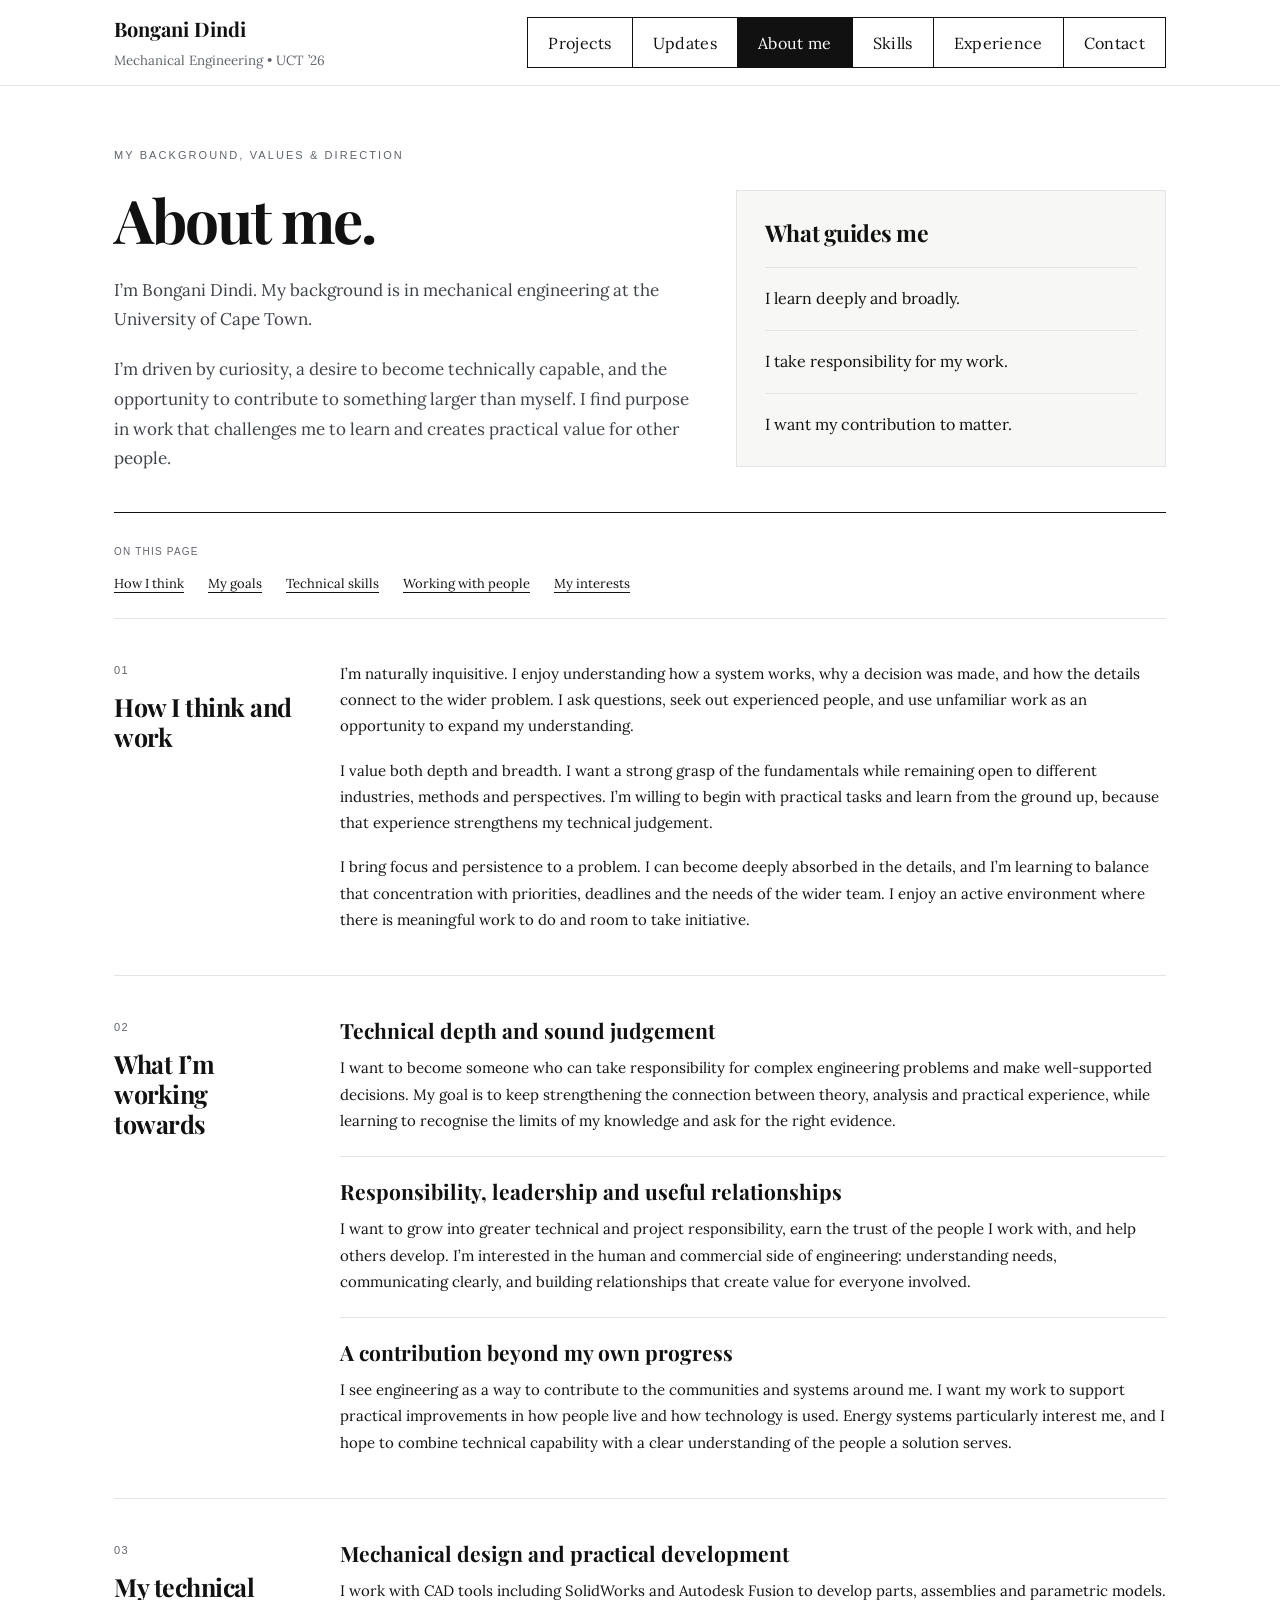
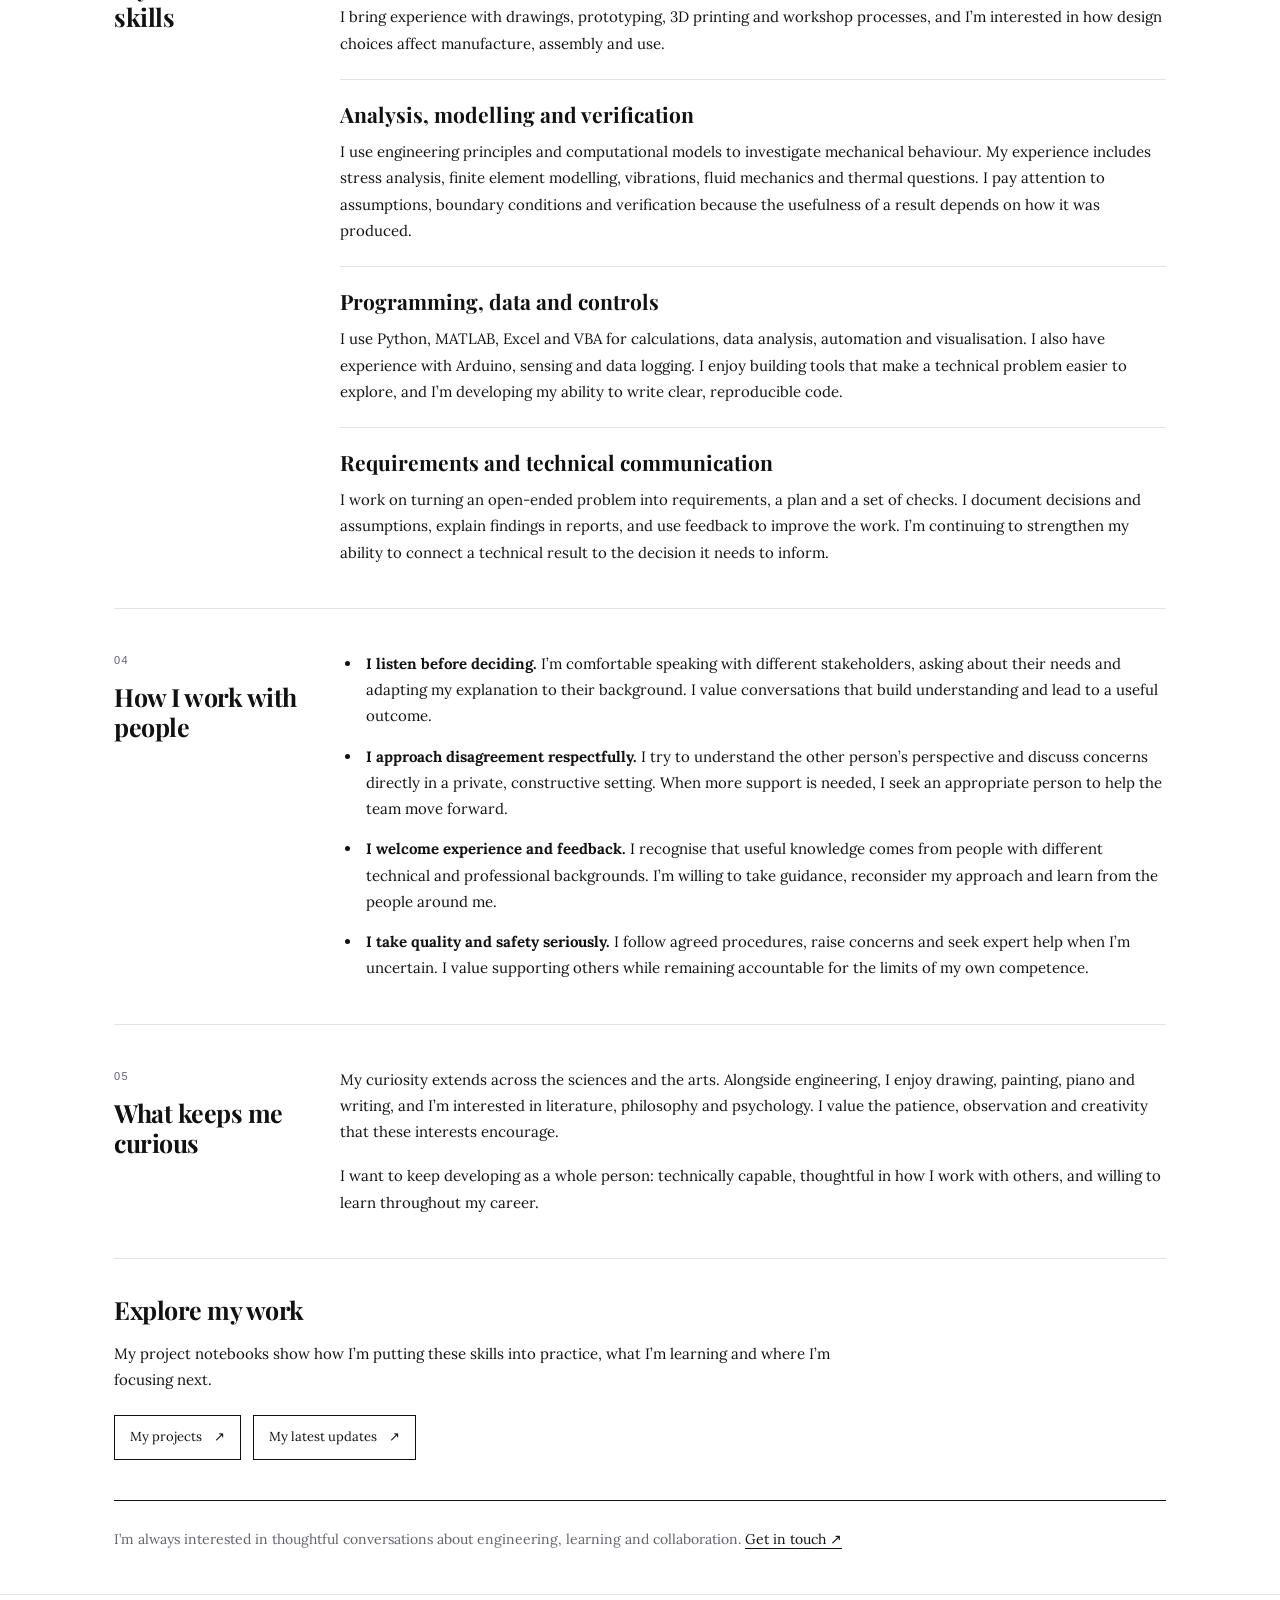
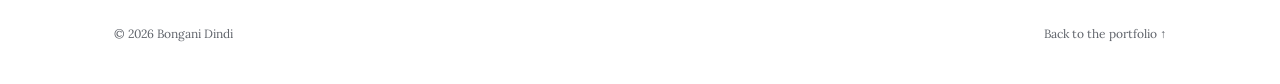
==== about.html @ 0157711a "Add first-person About me page and website navigation" ====
<!doctype html>
<html lang="en">
<head>
  <meta charset="utf-8">
  <meta name="viewport" content="width=device-width, initial-scale=1">
  <title>About Me – Bongani Dindi</title>
  <meta name="description" content="My goals, personality, technical skills and approach to engineering, learning and teamwork. I’m Bongani Dindi, with a background in mechanical engineering at the University of Cape Town.">
  <meta name="color-scheme" content="light">
  <meta name="theme-color" content="#ffffff">
  <link rel="preconnect" href="https://fonts.googleapis.com">
  <link rel="preconnect" href="https://fonts.gstatic.com" crossorigin>
  <link href="https://fonts.googleapis.com/css2?family=Lora:wght@400;600&amp;family=Playfair+Display:wght@600;700&amp;display=swap" rel="stylesheet">
  <link rel="stylesheet" href="projects/project-notebook.css">
</head>
<body>
  <a class="skip-link" href="#main">Skip to content</a>
  <header class="site-header">
    <div class="container">
      <nav class="site-nav" aria-label="Main navigation">
        <a class="brand" href="index.html"><strong>Bongani Dindi</strong><br><small>Mechanical Engineering • UCT ’26</small></a>
        <div class="nav-links">
          <a href="index.html#projects">Projects</a>
          <a href="updates.html">Updates</a>
          <a href="about.html" aria-current="page">About me</a>
          <a href="index.html#skills">Skills</a>
          <a href="index.html#experience">Experience</a>
          <a href="index.html#contact">Contact</a>
        </div>
      </nav>
    </div>
  </header>

  <main class="container" id="main" tabindex="-1">
    <section class="hero about-hero" aria-labelledby="page-title">
      <p class="eyebrow">My background, values &amp; direction</p>
      <div class="hero-grid">
        <div>
          <h1 id="page-title">About me.</h1>
          <p class="lead">I’m Bongani Dindi. My background is in mechanical engineering at the University of Cape Town.</p>
          <p class="lead">I’m driven by curiosity, a desire to become technically capable, and the opportunity to contribute to something larger than myself. I find purpose in work that challenges me to learn and creates practical value for other people.</p>
        </div>
        <aside class="about-focus" aria-labelledby="focus-title">
          <h2 id="focus-title">What guides me</h2>
          <ul>
            <li>I learn deeply and broadly.</li>
            <li>I take responsibility for my work.</li>
            <li>I want my contribution to matter.</li>
          </ul>
        </aside>
      </div>
    </section>

    <nav class="contents" aria-label="On this page">
      <span class="meta-label">On this page</span>
      <ul>
        <li><a href="#personality">How I think</a></li>
        <li><a href="#goals">My goals</a></li>
        <li><a href="#technical-skills">Technical skills</a></li>
        <li><a href="#people">Working with people</a></li>
        <li><a href="#interests">My interests</a></li>
      </ul>
    </nav>

    <section class="chapter" id="personality" aria-labelledby="personality-title">
      <div class="chapter-heading"><span class="section-number" aria-hidden="true">01</span><h2 id="personality-title">How I think and work</h2></div>
      <div class="chapter-body">
        <p>I’m naturally inquisitive. I enjoy understanding how a system works, why a decision was made, and how the details connect to the wider problem. I ask questions, seek out experienced people, and use unfamiliar work as an opportunity to expand my understanding.</p>
        <p>I value both depth and breadth. I want a strong grasp of the fundamentals while remaining open to different industries, methods and perspectives. I’m willing to begin with practical tasks and learn from the ground up, because that experience strengthens my technical judgement.</p>
        <p>I bring focus and persistence to a problem. I can become deeply absorbed in the details, and I’m learning to balance that concentration with priorities, deadlines and the needs of the wider team. I enjoy an active environment where there is meaningful work to do and room to take initiative.</p>
      </div>
    </section>

    <section class="chapter" id="goals" aria-labelledby="goals-title">
      <div class="chapter-heading"><span class="section-number" aria-hidden="true">02</span><h2 id="goals-title">What I’m working towards</h2></div>
      <div class="chapter-body">
        <article class="learning-item">
          <h3>Technical depth and sound judgement</h3>
          <p>I want to become someone who can take responsibility for complex engineering problems and make well-supported decisions. My goal is to keep strengthening the connection between theory, analysis and practical experience, while learning to recognise the limits of my knowledge and ask for the right evidence.</p>
        </article>
        <article class="learning-item">
          <h3>Responsibility, leadership and useful relationships</h3>
          <p>I want to grow into greater technical and project responsibility, earn the trust of the people I work with, and help others develop. I’m interested in the human and commercial side of engineering: understanding needs, communicating clearly, and building relationships that create value for everyone involved.</p>
        </article>
        <article class="learning-item">
          <h3>A contribution beyond my own progress</h3>
          <p>I see engineering as a way to contribute to the communities and systems around me. I want my work to support practical improvements in how people live and how technology is used. Energy systems particularly interest me, and I hope to combine technical capability with a clear understanding of the people a solution serves.</p>
        </article>
      </div>
    </section>

    <section class="chapter" id="technical-skills" aria-labelledby="technical-skills-title">
      <div class="chapter-heading"><span class="section-number" aria-hidden="true">03</span><h2 id="technical-skills-title">My technical skills</h2></div>
      <div class="chapter-body">
        <article class="learning-item">
          <h3>Mechanical design and practical development</h3>
          <p>I work with CAD tools including SolidWorks and Autodesk Fusion to develop parts, assemblies and parametric models. I bring experience with drawings, prototyping, 3D printing and workshop processes, and I’m interested in how design choices affect manufacture, assembly and use.</p>
        </article>
        <article class="learning-item">
          <h3>Analysis, modelling and verification</h3>
          <p>I use engineering principles and computational models to investigate mechanical behaviour. My experience includes stress analysis, finite element modelling, vibrations, fluid mechanics and thermal questions. I pay attention to assumptions, boundary conditions and verification because the usefulness of a result depends on how it was produced.</p>
        </article>
        <article class="learning-item">
          <h3>Programming, data and controls</h3>
          <p>I use Python, MATLAB, Excel and VBA for calculations, data analysis, automation and visualisation. I also have experience with Arduino, sensing and data logging. I enjoy building tools that make a technical problem easier to explore, and I’m developing my ability to write clear, reproducible code.</p>
        </article>
        <article class="learning-item">
          <h3>Requirements and technical communication</h3>
          <p>I work on turning an open-ended problem into requirements, a plan and a set of checks. I document decisions and assumptions, explain findings in reports, and use feedback to improve the work. I’m continuing to strengthen my ability to connect a technical result to the decision it needs to inform.</p>
        </article>
      </div>
    </section>

    <section class="chapter" id="people" aria-labelledby="people-title">
      <div class="chapter-heading"><span class="section-number" aria-hidden="true">04</span><h2 id="people-title">How I work with people</h2></div>
      <div class="chapter-body">
        <ul>
          <li><strong>I listen before deciding.</strong> I’m comfortable speaking with different stakeholders, asking about their needs and adapting my explanation to their background. I value conversations that build understanding and lead to a useful outcome.</li>
          <li><strong>I approach disagreement respectfully.</strong> I try to understand the other person’s perspective and discuss concerns directly in a private, constructive setting. When more support is needed, I seek an appropriate person to help the team move forward.</li>
          <li><strong>I welcome experience and feedback.</strong> I recognise that useful knowledge comes from people with different technical and professional backgrounds. I’m willing to take guidance, reconsider my approach and learn from the people around me.</li>
          <li><strong>I take quality and safety seriously.</strong> I follow agreed procedures, raise concerns and seek expert help when I’m uncertain. I value supporting others while remaining accountable for the limits of my own competence.</li>
        </ul>
      </div>
    </section>

    <section class="chapter" id="interests" aria-labelledby="interests-title">
      <div class="chapter-heading"><span class="section-number" aria-hidden="true">05</span><h2 id="interests-title">What keeps me curious</h2></div>
      <div class="chapter-body">
        <p>My curiosity extends across the sciences and the arts. Alongside engineering, I enjoy drawing, painting, piano and writing, and I’m interested in literature, philosophy and psychology. I value the patience, observation and creativity that these interests encourage.</p>
        <p>I want to keep developing as a whole person: technically capable, thoughtful in how I work with others, and willing to learn throughout my career.</p>
      </div>
    </section>

    <section class="next-block" aria-labelledby="explore-title">
      <h2 id="explore-title">Explore my work</h2>
      <p>My project notebooks show how I’m putting these skills into practice, what I’m learning and where I’m focusing next.</p>
      <div class="related"><a href="index.html#projects">My projects <span aria-hidden="true">↗</span></a><a href="updates.html">My latest updates <span aria-hidden="true">↗</span></a></div>
    </section>
    <p class="contact-note">I’m always interested in thoughtful conversations about engineering, learning and collaboration. <a href="mailto:bongani14d@gmail.com">Get in touch ↗</a></p>
  </main>

  <footer><div class="container footer-row"><p>© <span id="year">2026</span> Bongani Dindi</p><a href="index.html">Back to the portfolio ↑</a></div></footer>
  <script>document.getElementById('year').textContent = new Date().getFullYear();</script>
</body>
</html>
---- projects/project-notebook.css ----
:root{--text:#111;--muted:#60646b;--border:#e3e4e5;--soft:#f7f7f5;--max:1100px}
*{box-sizing:border-box}
html{scroll-padding-top:112px}
body{margin:0;background:#fff;color:var(--text);font-family:"Lora",Georgia,serif;line-height:1.75}
a{color:inherit;text-decoration:none}
a:hover{text-decoration:underline}
a:focus-visible,summary:focus-visible,.table-wrap:focus-visible{outline:2px solid var(--text);outline-offset:4px}
img{max-width:100%;height:auto}
.container{max-width:var(--max);margin:0 auto;padding:0 24px}
.skip-link{position:fixed;top:8px;left:8px;z-index:50;background:var(--text);color:#fff;padding:10px 16px;transform:translateY(-160%)}
.skip-link:focus{transform:translateY(0)}
.site-header{position:sticky;top:0;z-index:30;background:#fff;border-bottom:1px solid var(--border)}
.site-nav{display:flex;align-items:center;justify-content:space-between;min-height:72px;gap:20px;flex-wrap:wrap;padding:12px 0}
.brand{line-height:1.7}
.brand:hover{text-decoration:none}
.brand strong{font-family:"Playfair Display",Georgia,serif;font-size:20px}
.brand small{color:var(--muted)}
.nav-links{display:flex;flex-wrap:wrap;border:1px solid var(--text)}
.nav-links a{padding:.65rem 1.25rem;border-right:1px solid var(--text);letter-spacing:.02em}
.nav-links a:last-child{border-right:0}
.nav-links a:hover,.nav-links a[aria-current="page"]{background:var(--text);color:#fff;text-decoration:none}
.breadcrumb{display:flex;gap:10px;flex-wrap:wrap;margin:28px 0 0;font-family:Arial,sans-serif;font-size:12px;color:var(--muted)}
.breadcrumb a{text-decoration:underline;text-underline-offset:4px}
.hero{padding:40px 0 38px;border-bottom:1px solid var(--text)}
.eyebrow,.section-number,.meta-label,.log-date,.status{font-family:Arial,sans-serif}
.eyebrow{font-size:11px;letter-spacing:.19em;text-transform:uppercase;color:var(--muted);margin:0 0 18px}
.hero-grid{display:grid;grid-template-columns:minmax(0,1.15fr) minmax(0,.85fr);gap:40px;align-items:center}
h1,h2,h3{font-family:"Playfair Display",Georgia,serif;line-height:1.2}
h1{font-size:clamp(36px,4.7vw,64px);letter-spacing:-.035em;margin:0 0 20px;overflow-wrap:anywhere}
.lead{font-size:17px;color:#3e4248;margin:0 0 20px;max-width:680px}
.status{display:inline-block;border:1px solid var(--border);font-size:11px;padding:5px 10px}
.reviewed{display:block;color:var(--muted);font-size:12px;margin-top:14px}
.hero figure{margin:0;background:var(--soft);border:1px solid var(--border);padding:20px}
.hero figure img{display:block;width:100%}
.hero figcaption{color:var(--muted);font-size:11px;margin-top:12px;border-top:1px solid var(--border);padding-top:10px}
.project-facts{display:grid;grid-template-columns:repeat(3,minmax(0,1fr));gap:24px;margin:28px 0 0}
.project-facts div{border-left:1px solid var(--border);padding-left:16px}
.project-facts dt{font-family:Arial,sans-serif;text-transform:uppercase;font-size:10px;letter-spacing:.14em;color:var(--muted)}
.project-facts dd{margin:6px 0 0;font-size:13px}
.contents{padding:22px 0;border-bottom:1px solid var(--border)}
.contents .meta-label{font-size:10px;text-transform:uppercase;letter-spacing:.12em;color:var(--muted)}
.contents ul{display:flex;gap:12px 24px;flex-wrap:wrap;list-style:none;padding:0;margin:10px 0 0;font-size:13px}
.contents a{text-decoration:underline;text-underline-offset:4px}
.chapter{display:grid;grid-template-columns:190px minmax(0,1fr);gap:36px;padding:42px 0;border-bottom:1px solid var(--border);scroll-margin-top:12px}
.chapter-heading .section-number{display:block;font-size:11px;color:var(--muted);letter-spacing:.12em;margin-bottom:12px}
h2{font-size:25px;letter-spacing:-.02em;margin:0}
.chapter-body>p:first-child,.chapter-body>ul:first-child,.chapter-body>ol:first-child{margin-top:0}
.chapter-body p{font-size:15px;margin:0 0 18px}
.chapter-body p:last-child{margin-bottom:0}
.chapter-body ul,.chapter-body ol{padding-left:22px;margin:0;display:grid;gap:14px;font-size:15px}
.chapter-body li{padding-left:4px}
.learning-item{padding:0 0 22px;margin-bottom:22px;border-bottom:1px solid var(--border)}
.learning-item:last-child{border-bottom:0;padding-bottom:0;margin-bottom:0}
.learning-item h3,.log-entry h3{font-size:21px;margin:0 0 12px}
.learning-item p{margin:0;font-size:15px}
.progress-intro{color:var(--muted);font-size:13px!important}
.log-entry{border-left:1px solid var(--text);padding:0 0 0 24px;margin:28px 0 0;scroll-margin-top:116px}
.log-date{font-size:11px;letter-spacing:.08em;color:var(--muted);text-transform:uppercase;display:block;margin-bottom:10px}
.log-entry p{font-size:14px;margin-bottom:12px}
.log-entry .log-takeaway{background:var(--soft);padding:14px 16px;margin:0;font-size:13px}
.table-wrap{overflow-x:auto}
table{width:100%;border-collapse:collapse;font-size:13px;line-height:1.6}
caption{text-align:left;color:var(--muted);font-size:12px;padding-bottom:14px}
th{text-align:left;font-family:Arial,sans-serif;font-size:10px;letter-spacing:.08em;text-transform:uppercase;background:var(--soft);font-weight:600}
th,td{padding:14px 12px;border-bottom:1px solid var(--border);vertical-align:top}
tbody th{font:inherit;text-transform:none;letter-spacing:0;background:transparent;font-weight:600}
th:first-child,td:first-child{padding-left:0;width:29%}
th:nth-child(2),td:nth-child(2){width:21%}
.deliverable-status{display:inline-block;border:1px solid var(--border);padding:3px 7px;font-family:Arial,sans-serif;font-size:10px;white-space:nowrap}
.next-block{padding:36px 0 40px;border-bottom:1px solid var(--text)}
.next-block h2{margin-bottom:16px}
.next-block p{max-width:760px;margin:0 0 22px;font-size:15px}
.related{display:flex;gap:12px;flex-wrap:wrap}
.related a{display:inline-flex;gap:12px;padding:10px 15px;border:1px solid var(--text);font-size:13px}
.related a:hover{background:var(--text);color:#fff;text-decoration:none}
.contact-note{font-size:14px;color:var(--muted);padding:26px 0 42px;margin:0}
.contact-note a{color:var(--text);text-decoration:underline;text-underline-offset:4px}
.about-hero{padding-top:60px}
.about-focus{border:1px solid var(--border);background:var(--soft);padding:28px}
.about-focus h2{font-size:23px;margin-bottom:20px}
.about-focus ul{list-style:none;padding:0;margin:0;display:grid;gap:18px;font-size:16px}
.about-focus li{border-top:1px solid var(--border);padding-top:16px}
.about-hero .lead:last-child{margin-bottom:0}
footer{border-top:1px solid var(--border);padding:28px 0 40px;font-size:12px;color:var(--muted)}
.footer-row{display:flex;justify-content:space-between;gap:16px;flex-wrap:wrap}
.footer-row p{margin:0}
@media(max-width:900px){html{scroll-padding-top:24px}.site-header{position:static}.hero-grid{grid-template-columns:1fr;gap:28px}.hero figure{max-width:600px}.chapter{grid-template-columns:155px minmax(0,1fr);gap:24px}.log-entry{scroll-margin-top:24px}}
@media(max-width:760px){.nav-links{width:100%;border:0;gap:8px}.nav-links a,.nav-links a:last-child{border:1px solid var(--text);padding:.55rem .75rem;font-size:14px;flex:1;text-align:center}.hero{padding-top:30px}.project-facts{grid-template-columns:1fr;gap:16px}.chapter{grid-template-columns:1fr;gap:20px;padding:30px 0}.chapter-heading{display:flex;align-items:baseline;gap:14px}.chapter-heading .section-number{margin:0}.contents ul{gap:12px 18px}.lead{font-size:16px}}
@media(max-width:450px){.container{padding:0 20px}.hero figure{padding:12px}.log-entry{padding-left:16px}th,td{padding:12px 8px}table{min-width:460px}}
@media print{.site-header,.contents,.breadcrumb,.skip-link,.related,footer{display:none}.container{max-width:none;padding:0}.hero{padding-top:0}.hero-grid{grid-template-columns:1fr 1fr}.chapter{grid-template-columns:155px minmax(0,1fr)}.learning-item,.log-entry,tr{break-inside:avoid}.table-wrap{overflow:visible}}
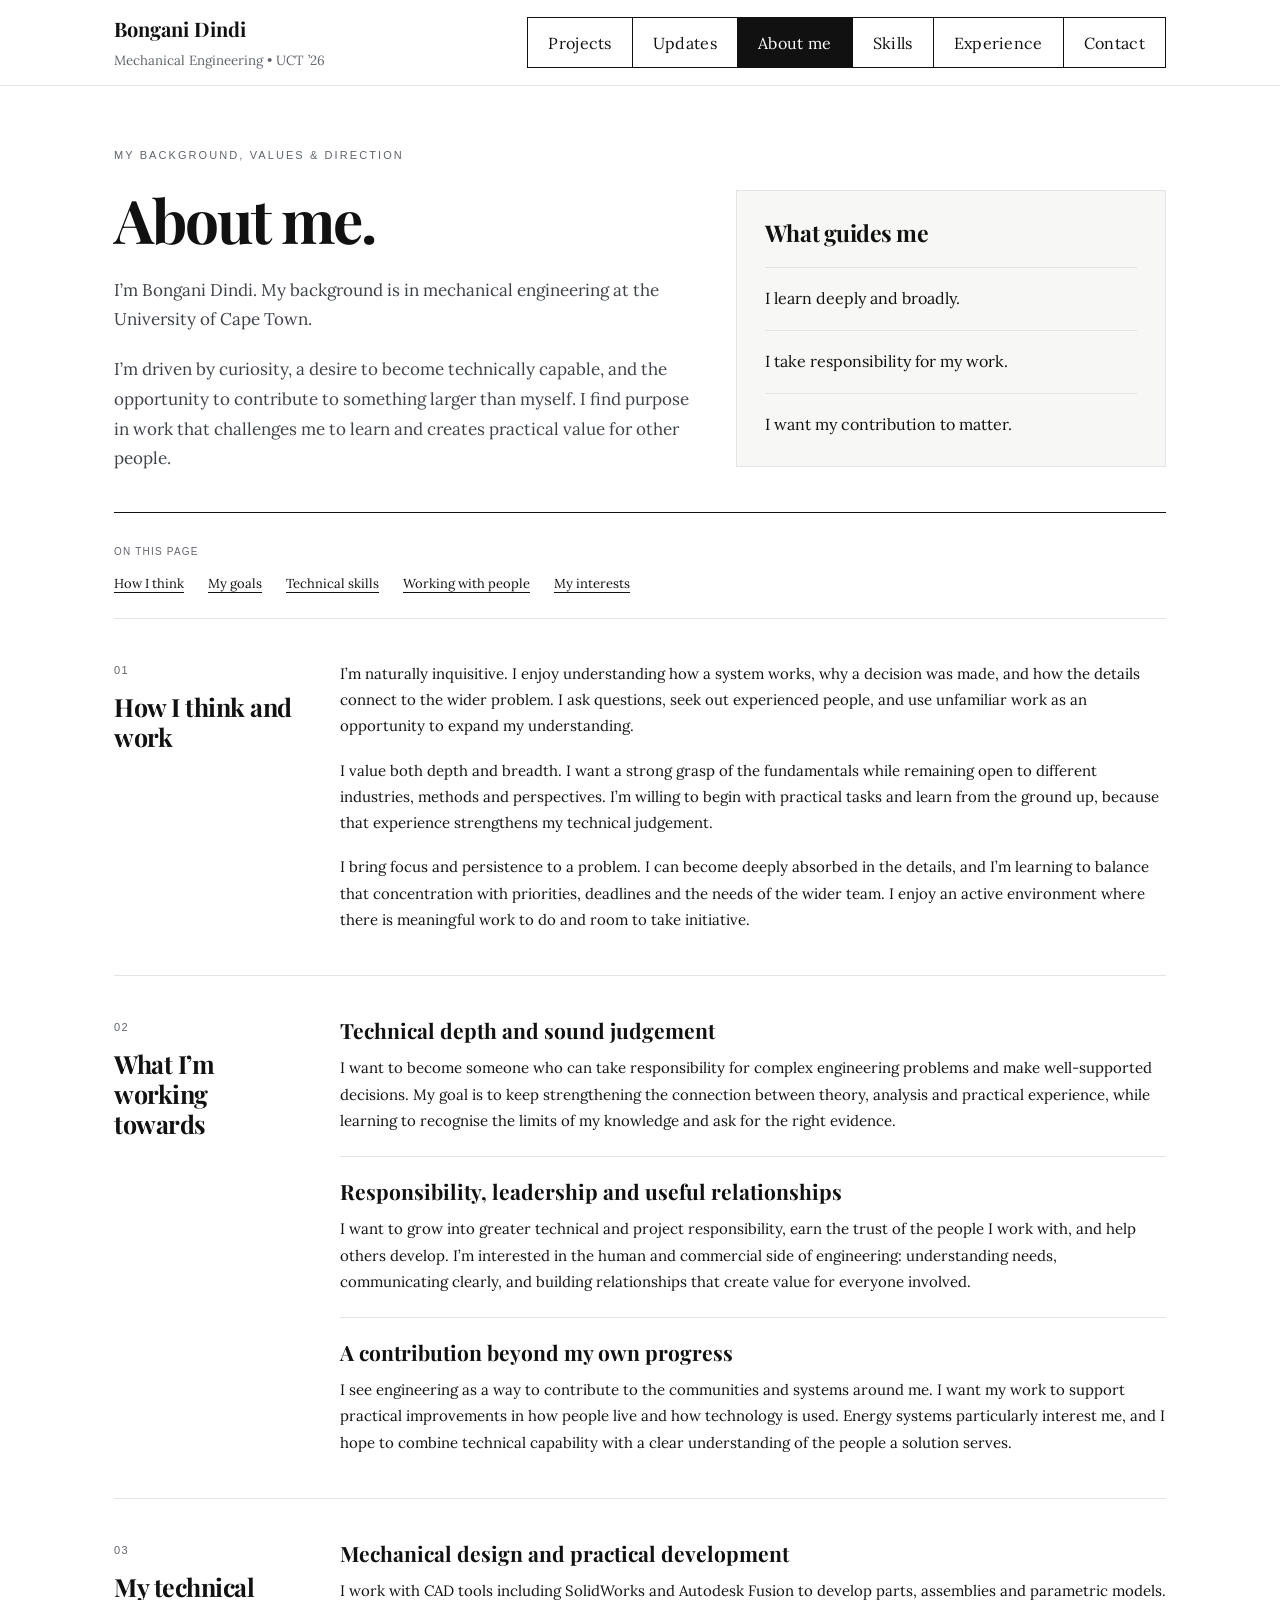
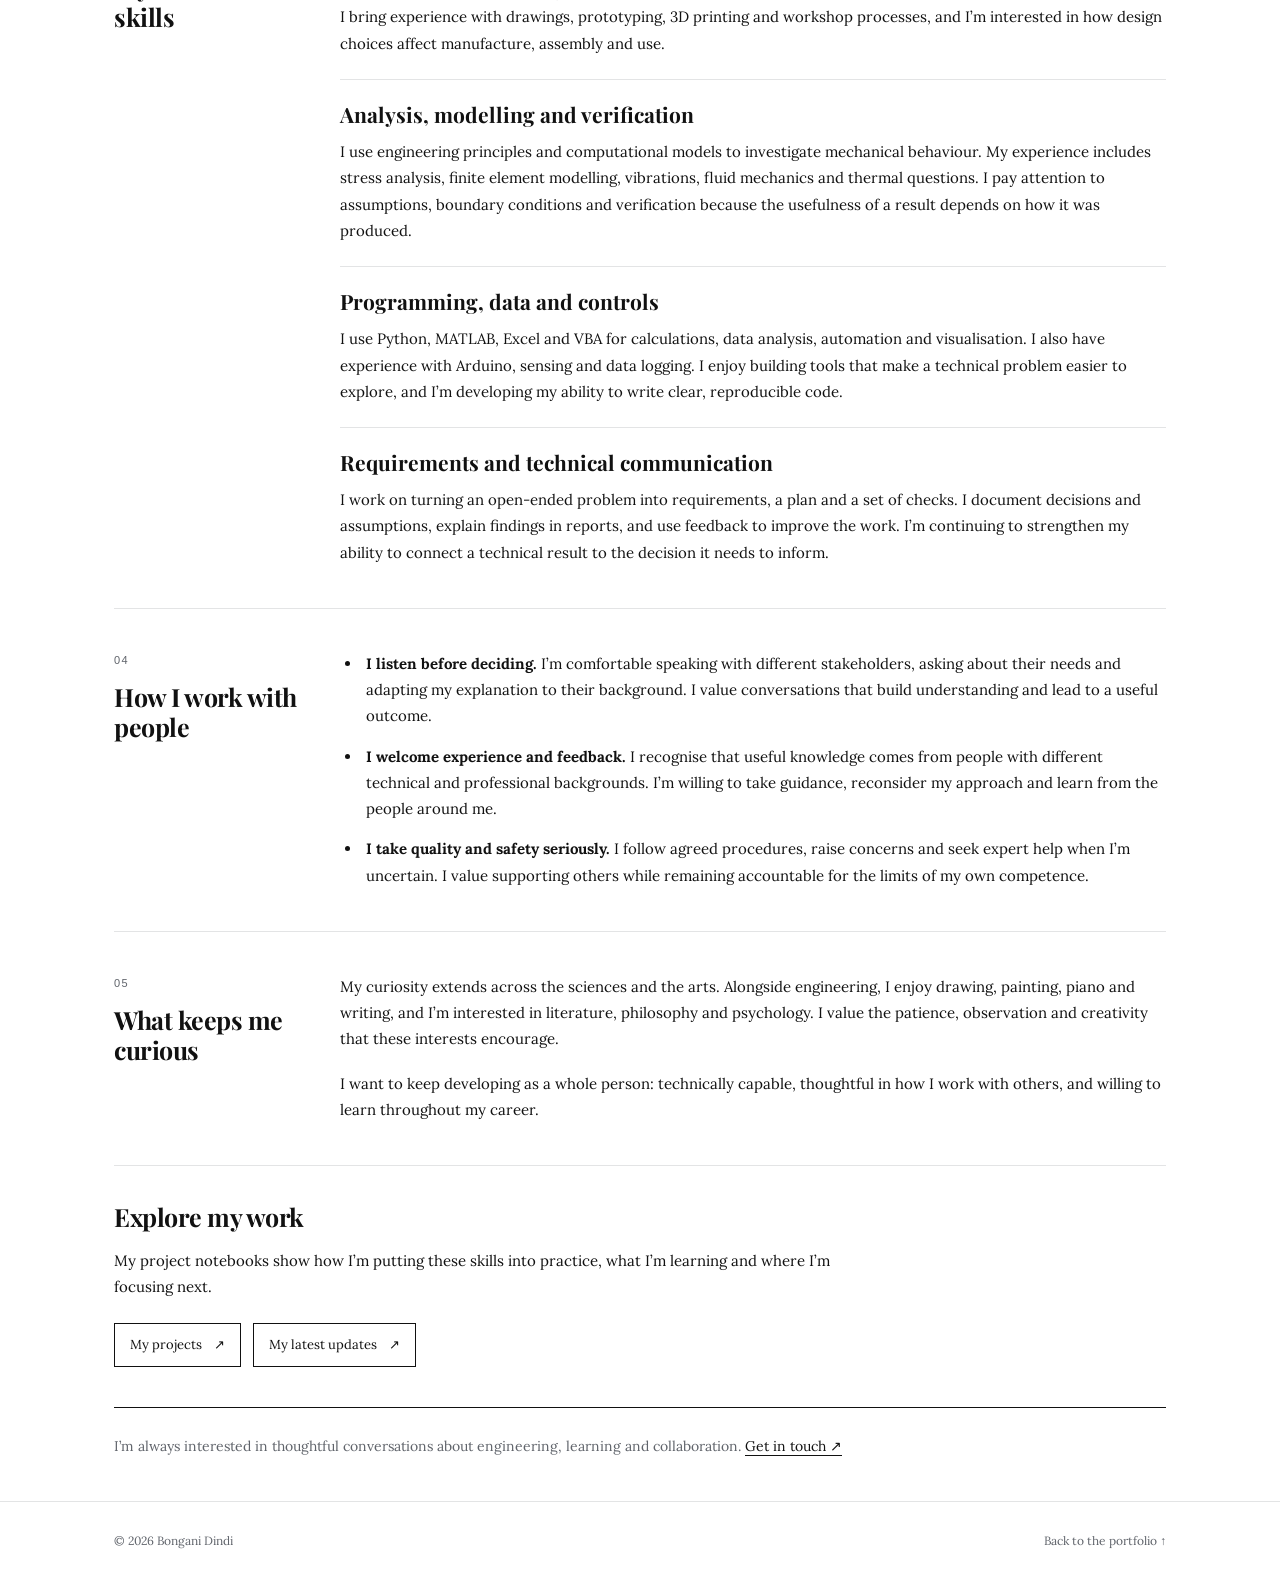
==== commit 20d5f4f2: "Remove disagreement approach section from about.html Removed a point about approaching disagreement " ====
--- a/about.html
+++ b/about.html
@@ -115,7 +115,6 @@
       <div class="chapter-body">
         <ul>
           <li><strong>I listen before deciding.</strong> I’m comfortable speaking with different stakeholders, asking about their needs and adapting my explanation to their background. I value conversations that build understanding and lead to a useful outcome.</li>
-          <li><strong>I approach disagreement respectfully.</strong> I try to understand the other person’s perspective and discuss concerns directly in a private, constructive setting. When more support is needed, I seek an appropriate person to help the team move forward.</li>
           <li><strong>I welcome experience and feedback.</strong> I recognise that useful knowledge comes from people with different technical and professional backgrounds. I’m willing to take guidance, reconsider my approach and learn from the people around me.</li>
           <li><strong>I take quality and safety seriously.</strong> I follow agreed procedures, raise concerns and seek expert help when I’m uncertain. I value supporting others while remaining accountable for the limits of my own competence.</li>
         </ul>
--- a/projects/project-notebook.css
+++ b/projects/project-notebook.css
@@ -49,6 +49,14 @@
 .chapter-body p:last-child{margin-bottom:0}
 .chapter-body ul,.chapter-body ol{padding-left:22px;margin:0;display:grid;gap:14px;font-size:15px}
 .chapter-body li{padding-left:4px}
+.project-views{padding:36px 0 40px;border-bottom:1px solid var(--border);scroll-margin-top:12px}
+.project-views>p{font-size:14px;color:var(--muted);max-width:760px;margin:12px 0 24px}
+.project-gallery{display:grid;grid-template-columns:repeat(2,minmax(0,1fr));gap:24px}
+.project-gallery figure{margin:0;min-width:0;background:var(--soft);border:1px solid var(--border)}
+.project-gallery figure>a{display:block}
+.project-gallery img{display:block;width:100%;height:auto}
+.project-gallery figcaption{padding:16px;font-size:13px;color:var(--muted)}
+.project-gallery figcaption strong{display:block;font-family:"Playfair Display",Georgia,serif;font-size:18px;color:var(--text);margin-bottom:6px;line-height:1.3}
 .learning-item{padding:0 0 22px;margin-bottom:22px;border-bottom:1px solid var(--border)}
 .learning-item:last-child{border-bottom:0;padding-bottom:0;margin-bottom:0}
 .learning-item h3,.log-entry h3{font-size:21px;margin:0 0 12px}
@@ -85,6 +93,6 @@
 .footer-row{display:flex;justify-content:space-between;gap:16px;flex-wrap:wrap}
 .footer-row p{margin:0}
 @media(max-width:900px){html{scroll-padding-top:24px}.site-header{position:static}.hero-grid{grid-template-columns:1fr;gap:28px}.hero figure{max-width:600px}.chapter{grid-template-columns:155px minmax(0,1fr);gap:24px}.log-entry{scroll-margin-top:24px}}
-@media(max-width:760px){.nav-links{width:100%;border:0;gap:8px}.nav-links a,.nav-links a:last-child{border:1px solid var(--text);padding:.55rem .75rem;font-size:14px;flex:1;text-align:center}.hero{padding-top:30px}.project-facts{grid-template-columns:1fr;gap:16px}.chapter{grid-template-columns:1fr;gap:20px;padding:30px 0}.chapter-heading{display:flex;align-items:baseline;gap:14px}.chapter-heading .section-number{margin:0}.contents ul{gap:12px 18px}.lead{font-size:16px}}
+@media(max-width:760px){.nav-links{width:100%;border:0;gap:8px}.nav-links a,.nav-links a:last-child{border:1px solid var(--text);padding:.55rem .75rem;font-size:14px;flex:1;text-align:center}.hero{padding-top:30px}.project-facts{grid-template-columns:1fr;gap:16px}.project-gallery{grid-template-columns:1fr}.chapter{grid-template-columns:1fr;gap:20px;padding:30px 0}.chapter-heading{display:flex;align-items:baseline;gap:14px}.chapter-heading .section-number{margin:0}.contents ul{gap:12px 18px}.lead{font-size:16px}}
 @media(max-width:450px){.container{padding:0 20px}.hero figure{padding:12px}.log-entry{padding-left:16px}th,td{padding:12px 8px}table{min-width:460px}}
 @media print{.site-header,.contents,.breadcrumb,.skip-link,.related,footer{display:none}.container{max-width:none;padding:0}.hero{padding-top:0}.hero-grid{grid-template-columns:1fr 1fr}.chapter{grid-template-columns:155px minmax(0,1fr)}.learning-item,.log-entry,tr{break-inside:avoid}.table-wrap{overflow:visible}}
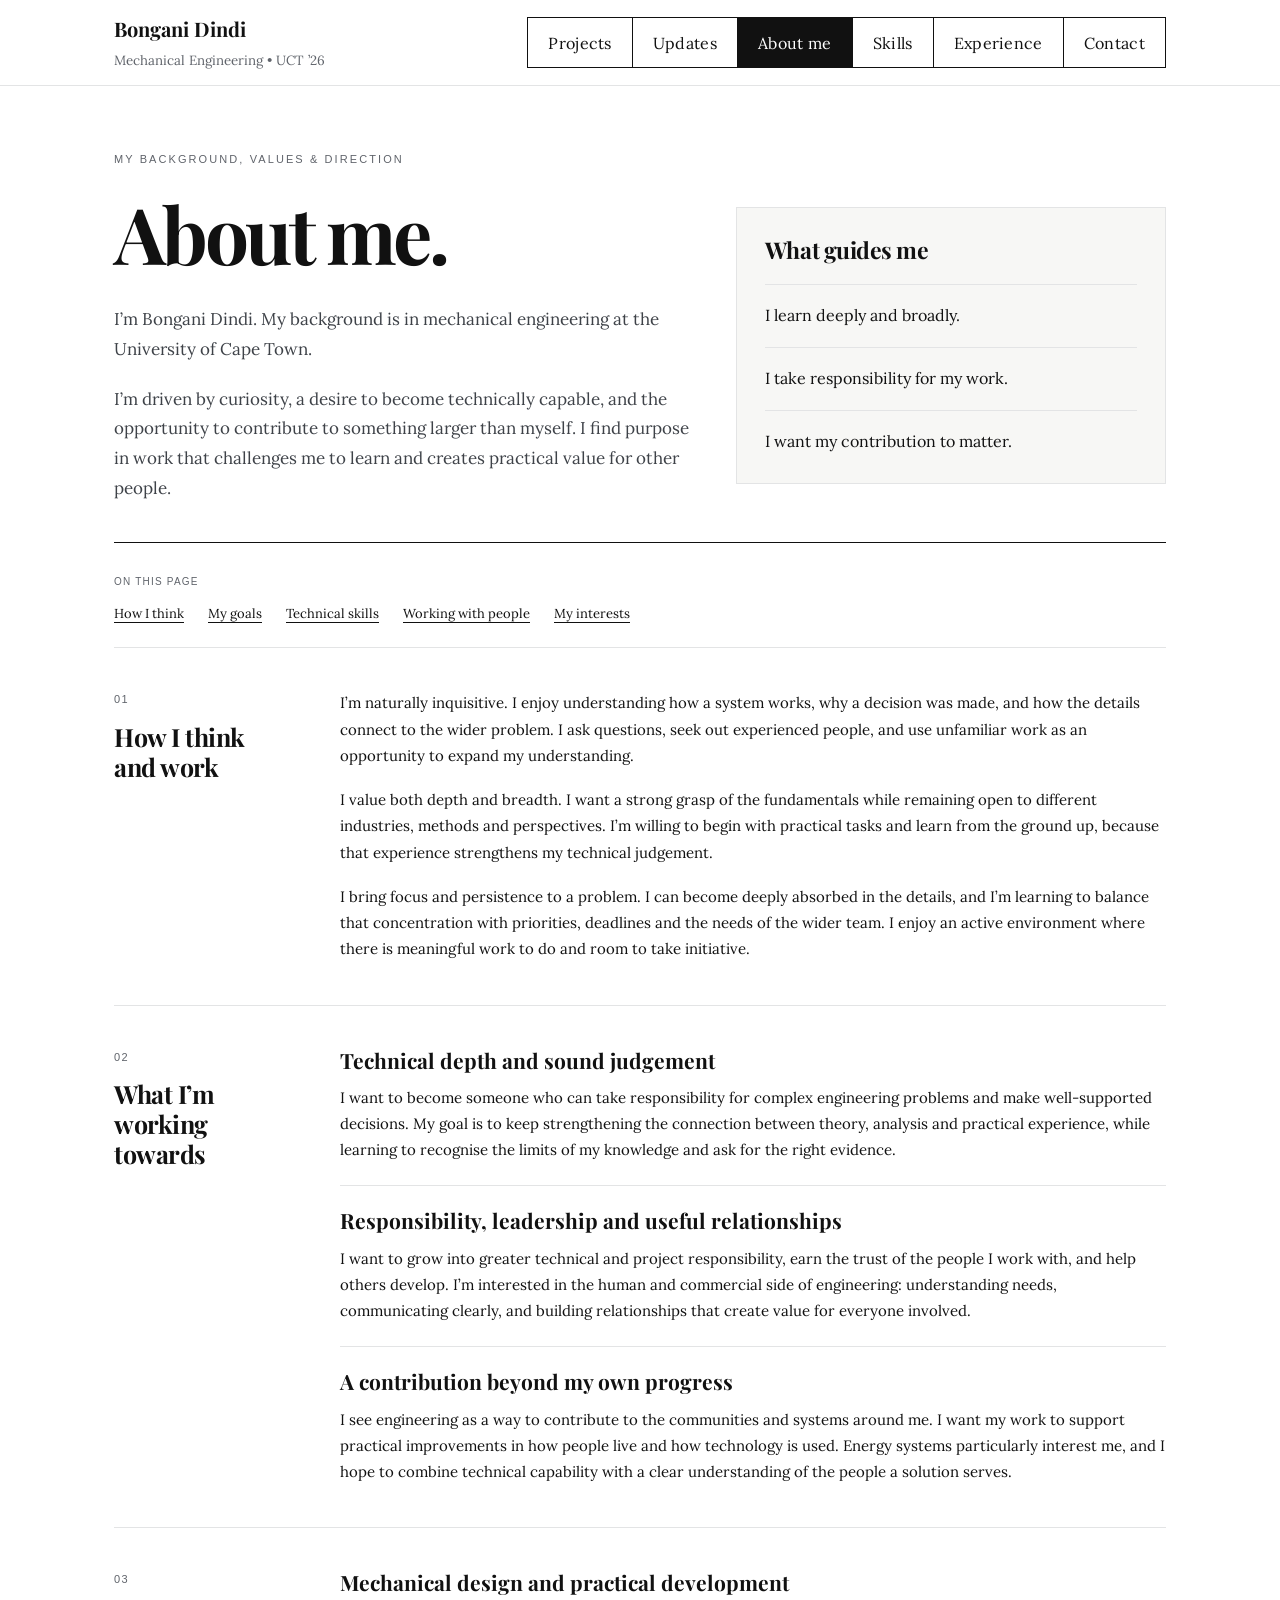
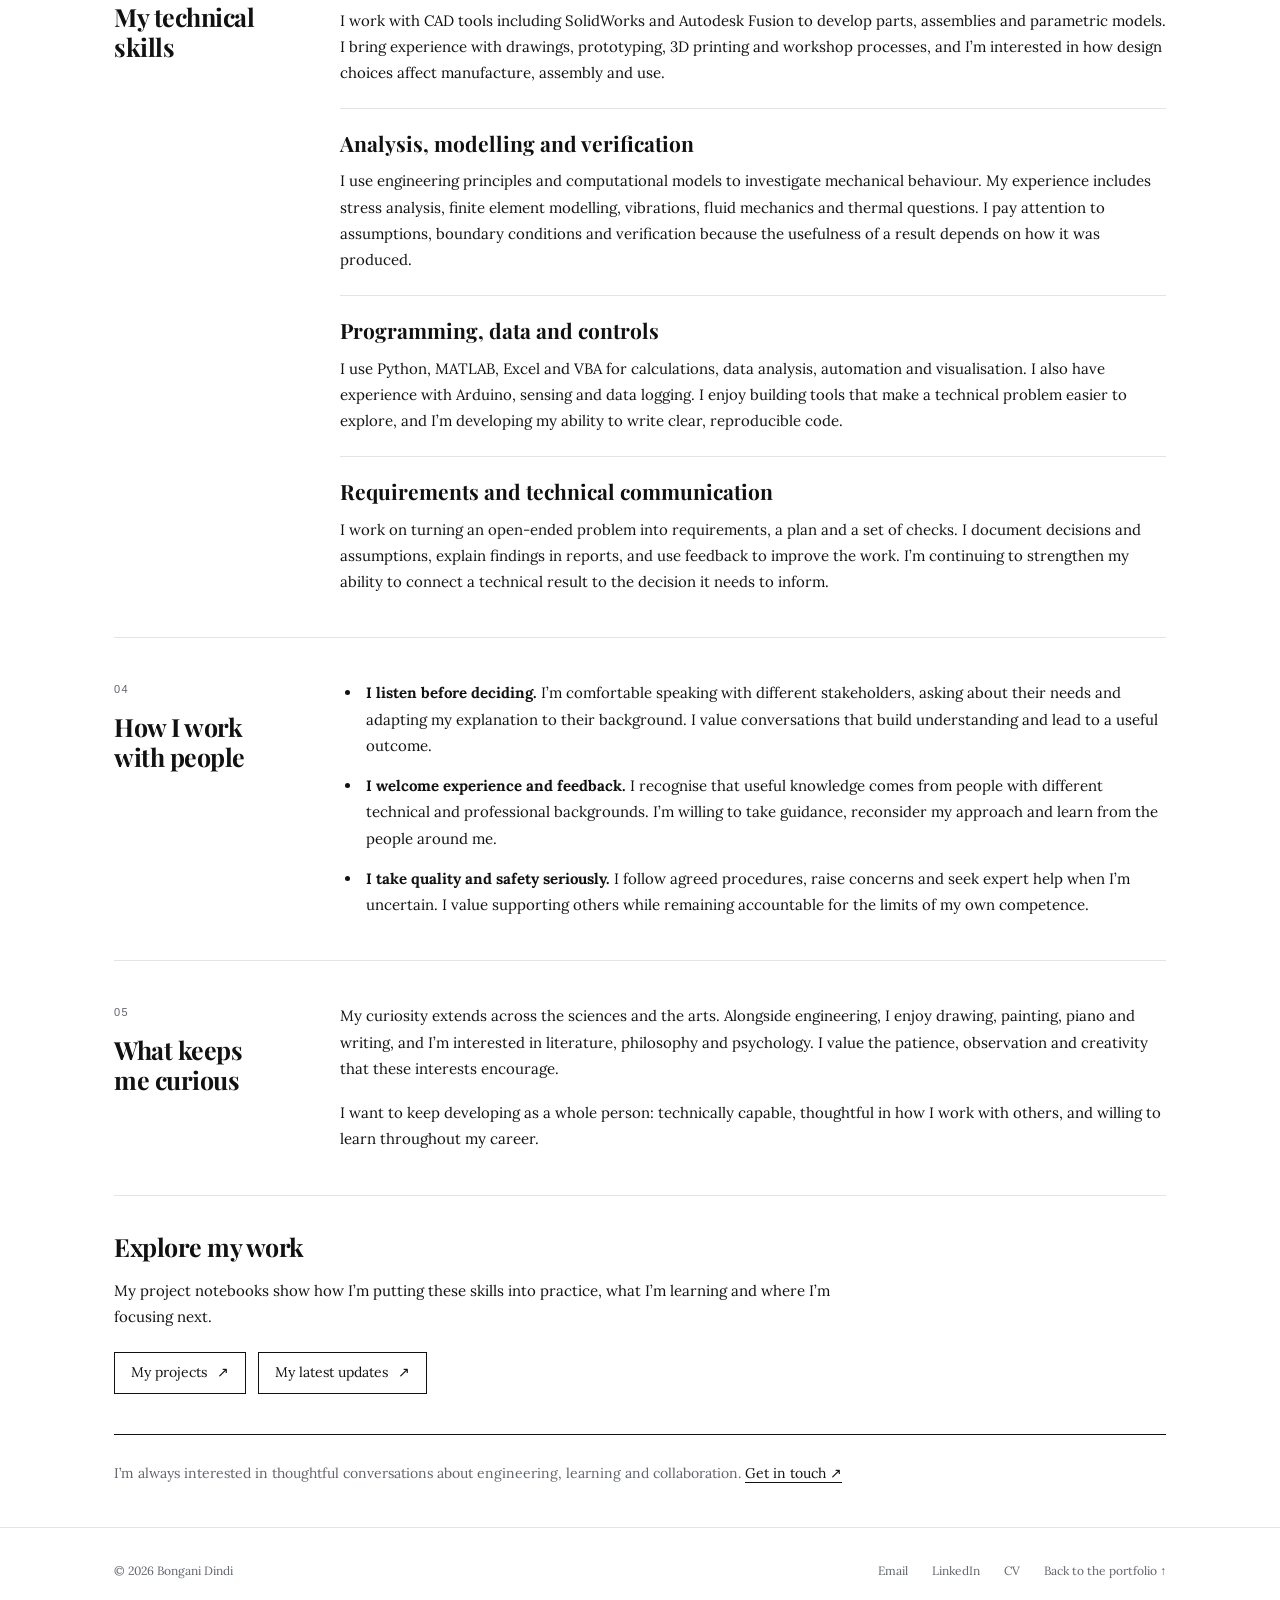
==== commit 968cf04e: "Unify the site on one stylesheet and project page layout Every page now shares assets/site.css and a" ====
--- a/about.html
+++ b/about.html
@@ -3,14 +3,21 @@
 <head>
   <meta charset="utf-8">
   <meta name="viewport" content="width=device-width, initial-scale=1">
-  <title>About Me – Bongani Dindi</title>
+  <title>About me – Bongani Dindi</title>
   <meta name="description" content="My goals, personality, technical skills and approach to engineering, learning and teamwork. I’m Bongani Dindi, with a background in mechanical engineering at the University of Cape Town.">
   <meta name="color-scheme" content="light">
   <meta name="theme-color" content="#ffffff">
+  <meta property="og:type" content="website">
+  <meta property="og:title" content="About me – Bongani Dindi">
+  <meta property="og:description" content="I’m Bongani Dindi. My background is in mechanical engineering at the University of Cape Town.">
+  <meta property="og:url" content="https://bongani-dindi.github.io/about.html">
+  <meta property="og:image" content="https://bongani-dindi.github.io/images/bongani-dindi.jpeg">
+  <link rel="icon" href="favicon.svg" type="image/svg+xml">
   <link rel="preconnect" href="https://fonts.googleapis.com">
   <link rel="preconnect" href="https://fonts.gstatic.com" crossorigin>
   <link href="https://fonts.googleapis.com/css2?family=Lora:wght@400;600&amp;family=Playfair+Display:wght@600;700&amp;display=swap" rel="stylesheet">
-  <link rel="stylesheet" href="projects/project-notebook.css">
+  <link rel="stylesheet" href="assets/site.css">
+  <script src="assets/site.js" defer></script>
 </head>
 <body>
   <a class="skip-link" href="#main">Skip to content</a>
@@ -31,7 +38,7 @@
   </header>
 
   <main class="container" id="main" tabindex="-1">
-    <section class="hero about-hero" aria-labelledby="page-title">
+    <section class="hero page-hero" aria-labelledby="page-title">
       <p class="eyebrow">My background, values &amp; direction</p>
       <div class="hero-grid">
         <div>
@@ -137,7 +144,16 @@
     <p class="contact-note">I’m always interested in thoughtful conversations about engineering, learning and collaboration. <a href="mailto:bongani14d@gmail.com">Get in touch ↗</a></p>
   </main>
 
-  <footer><div class="container footer-row"><p>© <span id="year">2026</span> Bongani Dindi</p><a href="index.html">Back to the portfolio ↑</a></div></footer>
-  <script>document.getElementById('year').textContent = new Date().getFullYear();</script>
+  <footer class="site-footer">
+    <div class="container footer-row">
+      <p>© <span data-year>2026</span> Bongani Dindi</p>
+      <ul class="footer-links">
+        <li><a href="mailto:bongani14d@gmail.com">Email</a></li>
+        <li><a href="https://www.linkedin.com/in/bongani-dindi14" target="_blank" rel="noopener noreferrer">LinkedIn</a></li>
+        <li><a href="BONGANI_DINDI_CV.pdf" download>CV</a></li>
+        <li><a href="index.html">Back to the portfolio ↑</a></li>
+      </ul>
+    </div>
+  </footer>
 </body>
 </html>
--- a/assets/site.css
+++ b/assets/site.css
@@ -0,0 +1,312 @@
+/* ==========================================================================
+   Bongani Dindi – portfolio stylesheet
+   One stylesheet for every page of the site.
+
+    1. Tokens
+    2. Base
+    3. Header, navigation & footer
+    4. Shared elements (labels, buttons, tags, sections)
+    5. Page heroes
+    6. Chapters (project pages, About)
+    7. Project page pieces (gallery, log, tables)
+    8. Home (project cards, skills, fact lists)
+    9. Filter & search tools (Home, Updates)
+   10. Updates
+   11. Responsive
+   12. Print
+   ========================================================================== */
+
+/* 1. Tokens ---------------------------------------------------------------- */
+:root{
+  --text:#111;
+  --ink-soft:#3e4248;
+  --muted:#60646b;
+  --border:#e3e4e5;
+  --soft:#f7f7f5;
+  --bg:#fff;
+  --max:1100px;
+  --rail:190px;
+  --font-display:"Playfair Display",Georgia,serif;
+  --font-body:"Lora",Georgia,serif;
+  --font-label:Arial,Helvetica,sans-serif;
+}
+
+/* 2. Base ------------------------------------------------------------------ */
+*,*::before,*::after{box-sizing:border-box}
+[hidden]{display:none!important}
+html{scroll-padding-top:112px;-webkit-text-size-adjust:100%;text-size-adjust:100%}
+body{margin:0;background:var(--bg);color:var(--text);font-family:var(--font-body);line-height:1.75}
+img{max-width:100%;height:auto}
+a{color:inherit;text-decoration:none}
+a:hover{text-decoration:underline}
+a,button,input{touch-action:manipulation}
+a:focus-visible,button:focus-visible,input:focus-visible,summary:focus-visible,.table-wrap:focus-visible{outline:2px solid var(--text);outline-offset:4px}
+main:focus{outline:0}
+h1,h2,h3,h4{font-family:var(--font-display);line-height:1.2;margin:0;text-wrap:balance}
+h2{font-size:25px;letter-spacing:-.02em}
+h3{font-size:21px}
+code{font-family:ui-monospace,SFMono-Regular,Menlo,Consolas,monospace;font-size:.88em;background:var(--soft);border:1px solid var(--border);padding:1px 5px}
+.container{max-width:var(--max);margin:0 auto;padding:0 24px}
+.skip-link{position:fixed;top:8px;left:8px;z-index:50;background:var(--text);color:#fff;padding:10px 16px;transform:translateY(-160%)}
+.skip-link:focus{transform:translateY(0)}
+
+/* 3. Header, navigation & footer ------------------------------------------- */
+.site-header{position:sticky;top:0;z-index:30;background:var(--bg);border-bottom:1px solid var(--border)}
+.site-nav{display:flex;align-items:center;justify-content:space-between;min-height:72px;gap:20px;flex-wrap:wrap;padding:12px 0}
+.brand{display:block;line-height:1.7}
+.brand:hover{text-decoration:none}
+.brand strong{font-family:var(--font-display);font-size:20px}
+.brand small{color:var(--muted)}
+.nav-links{display:flex;flex-wrap:wrap;border:1px solid var(--text)}
+.nav-links a{padding:.65rem 1.25rem;border-right:1px solid var(--text);letter-spacing:.02em}
+.nav-links a:last-child{border-right:0}
+.nav-links a:hover,.nav-links a[aria-current]{background:var(--text);color:#fff;text-decoration:none}
+.breadcrumb{display:flex;gap:10px;flex-wrap:wrap;margin:28px 0 0;font-family:var(--font-label);font-size:12px;color:var(--muted)}
+.breadcrumb a{text-decoration:underline;text-underline-offset:4px}
+.site-footer{border-top:1px solid var(--border);padding:28px 0 40px;font-size:12px;color:var(--muted)}
+.footer-row{display:flex;justify-content:space-between;align-items:baseline;gap:10px 24px;flex-wrap:wrap}
+.footer-row p{margin:0}
+.footer-links{display:flex;flex-wrap:wrap;gap:4px 24px;list-style:none;margin:0;padding:0}
+.footer-links a{display:inline-block;padding:4px 0}
+.footer-links a:hover{color:var(--text)}
+
+/* 4. Shared elements ------------------------------------------------------- */
+.eyebrow,.section-number,.meta-label,.log-date,.status{font-family:var(--font-label)}
+.eyebrow{font-size:11px;letter-spacing:.19em;text-transform:uppercase;color:var(--muted);margin:0 0 18px}
+.lead{font-size:17px;color:var(--ink-soft);margin:0 0 20px;max-width:680px}
+.status{display:inline-block;border:1px solid var(--border);font-size:11px;padding:5px 10px;white-space:nowrap}
+.btn,.related a{display:inline-flex;align-items:center;gap:10px;padding:10px 16px;border:1px solid var(--text);border-radius:0;background:transparent;color:var(--text);font-family:inherit;font-size:14px;line-height:1.4;cursor:pointer}
+.btn:hover,.related a:hover{background:var(--text);color:#fff;text-decoration:none}
+.btn-primary{background:var(--text);color:#fff}
+.btn-primary:hover{background:var(--bg);color:var(--text)}
+.actions,.related{display:flex;gap:12px;flex-wrap:wrap}
+.tags{display:flex;flex-wrap:wrap;gap:6px;list-style:none;padding:0;margin:0}
+.tags li{font-family:var(--font-label);font-size:10px;color:var(--muted);border:1px solid var(--border);padding:3px 7px}
+.block{padding:40px 0 44px;border-top:1px solid var(--border);scroll-margin-top:12px}
+.hero+.block{border-top:0}
+.section-heading{display:flex;align-items:baseline;justify-content:space-between;gap:8px 16px;flex-wrap:wrap;margin-bottom:14px}
+.section-heading h2{font-size:28px}
+.section-heading p{font-size:13px;color:var(--muted);margin:0}
+.section-intro{max-width:740px;margin:0 0 24px;color:var(--muted);font-size:14px}
+.next-block{padding:36px 0 40px}
+.next-block h2{margin-bottom:16px}
+.next-block p{max-width:760px;margin:0 0 22px;font-size:15px}
+.contact-note{border-top:1px solid var(--text);font-size:14px;color:var(--muted);padding:26px 0 42px;margin:0}
+.contact-note a{color:var(--text);text-decoration:underline;text-underline-offset:4px}
+
+/* 5. Page heroes ----------------------------------------------------------- */
+.hero{padding:40px 0 38px;border-bottom:1px solid var(--text)}
+.hero h1{font-size:clamp(36px,4.7vw,64px);letter-spacing:-.035em;margin:0 0 20px;overflow-wrap:anywhere}
+.hero-grid{display:grid;grid-template-columns:minmax(0,1.15fr) minmax(0,.85fr);gap:40px;align-items:center}
+.hero-grid.is-stacked{grid-template-columns:minmax(0,1fr);gap:28px}
+.hero-grid.is-stacked figure{width:100%;max-width:none}
+.hero figure{margin:0;background:var(--soft);border:1px solid var(--border);padding:20px}
+.hero figure img{display:block;width:100%}
+.hero figcaption{color:var(--muted);font-size:11px;margin-top:12px;border-top:1px solid var(--border);padding-top:10px}
+.reviewed{display:block;color:var(--muted);font-size:12px;margin-top:14px}
+.project-facts{display:grid;grid-template-columns:repeat(3,minmax(0,1fr));gap:24px;margin:28px 0 0}
+.project-facts div{border-left:1px solid var(--border);padding-left:16px}
+.project-facts dt{font-family:var(--font-label);text-transform:uppercase;font-size:10px;letter-spacing:.14em;color:var(--muted)}
+.project-facts dd{margin:6px 0 0;font-size:13px}
+
+/* Top-level pages (Home, Updates, About) share a larger title. */
+.page-hero{padding-top:64px}
+.page-hero h1{font-size:clamp(42px,6.4vw,78px);letter-spacing:-.045em;margin-bottom:24px}
+.page-hero .lead:last-child{margin-bottom:0}
+.hero-grid.has-portrait{grid-template-columns:minmax(0,1fr) minmax(240px,340px);gap:48px}
+.hero-grid.has-aside{grid-template-columns:minmax(0,1fr) 210px;gap:48px;align-items:end}
+.hero figure.hero-portrait{padding:10px;background:var(--bg)}
+.hero .actions{margin-top:28px}
+.issue-note{border-left:1px solid var(--border);padding-left:24px;color:var(--muted);font-size:13px}
+.issue-note p{margin:0 0 12px}
+.issue-note p:last-child{margin:0}
+.issue-note strong{display:block;color:var(--text);font-size:14px;font-weight:600}
+.about-focus{border:1px solid var(--border);background:var(--soft);padding:28px}
+.about-focus h2{font-size:23px;margin-bottom:20px}
+.about-focus ul{list-style:none;padding:0;margin:0;display:grid;gap:18px;font-size:16px}
+.about-focus li{border-top:1px solid var(--border);padding-top:16px}
+
+/* 6. Chapters -------------------------------------------------------------- */
+.contents{padding:22px 0;border-bottom:1px solid var(--border)}
+.contents .meta-label{font-size:10px;text-transform:uppercase;letter-spacing:.12em;color:var(--muted)}
+.contents ul{display:flex;gap:12px 24px;flex-wrap:wrap;list-style:none;padding:0;margin:10px 0 0;font-size:13px}
+.contents a{text-decoration:underline;text-underline-offset:4px}
+.chapter{display:grid;grid-template-columns:var(--rail) minmax(0,1fr);gap:36px;padding:42px 0;border-bottom:1px solid var(--border);scroll-margin-top:12px}
+.chapter-heading .section-number{display:block;font-size:11px;color:var(--muted);letter-spacing:.12em;margin-bottom:12px}
+.chapter-body>p:first-child,.chapter-body>ul:first-child,.chapter-body>ol:first-child{margin-top:0}
+.chapter-body p{font-size:15px;margin:0 0 18px}
+.chapter-body p:last-child{margin-bottom:0}
+.chapter-body ul,.chapter-body ol{padding-left:22px;margin:0;display:grid;gap:14px;font-size:15px}
+.chapter-body li{padding-left:4px}
+.chapter-body>p+.learning-item{margin-top:26px;padding-top:22px;border-top:1px solid var(--border)}
+.learning-item{padding:0 0 22px;margin-bottom:22px;border-bottom:1px solid var(--border)}
+.learning-item:last-child{border-bottom:0;padding-bottom:0;margin-bottom:0}
+.learning-item h3,.log-entry h3{margin:0 0 12px}
+.learning-item p{margin:0;font-size:15px}
+.learning-item ul{gap:8px}
+/* A closing observation inside a chapter, set apart from the record of work. */
+.learning-item.is-insight{background:var(--soft);border-bottom:0;padding:18px 20px 20px}
+.learning-item.is-insight h3{font-size:18px}
+
+/* 7. Project page pieces --------------------------------------------------- */
+.project-views{padding:36px 0 40px;border-bottom:1px solid var(--border);scroll-margin-top:12px}
+.project-views>p{font-size:14px;color:var(--muted);max-width:760px;margin:12px 0 24px}
+.project-gallery{display:grid;grid-template-columns:repeat(2,minmax(0,1fr));gap:24px}
+.project-gallery figure{margin:0;min-width:0;background:var(--soft);border:1px solid var(--border)}
+.project-gallery figure>a{display:block}
+.project-gallery img{display:block;width:100%;height:auto}
+.project-gallery figcaption{padding:16px;font-size:13px;color:var(--muted)}
+.project-gallery figcaption strong{display:block;font-family:var(--font-display);font-size:18px;color:var(--text);margin-bottom:6px;line-height:1.3}
+.progress-intro{color:var(--muted);font-size:13px!important}
+.log-entry{border-left:1px solid var(--text);padding:0 0 0 24px;margin:28px 0 0;scroll-margin-top:116px}
+.log-date{font-size:11px;letter-spacing:.08em;color:var(--muted);text-transform:uppercase;display:block;margin-bottom:10px}
+.log-entry p{font-size:14px;margin-bottom:12px}
+.log-entry .log-takeaway{background:var(--soft);padding:14px 16px;margin:0;font-size:13px}
+.table-wrap{overflow-x:auto}
+table{width:100%;border-collapse:collapse;font-size:13px;line-height:1.6}
+caption{text-align:left;color:var(--muted);font-size:12px;padding-bottom:14px}
+th{text-align:left;font-family:var(--font-label);font-size:10px;letter-spacing:.08em;text-transform:uppercase;background:var(--soft);font-weight:600}
+th,td{padding:14px 12px;border-bottom:1px solid var(--border);vertical-align:top}
+tbody th{font:inherit;text-transform:none;letter-spacing:0;background:transparent;font-weight:600}
+th:first-child,td:first-child{padding-left:0;width:29%}
+th:nth-child(2),td:nth-child(2){width:21%}
+.deliverable-status{display:inline-block;border:1px solid var(--border);padding:3px 7px;font-family:var(--font-label);font-size:10px;white-space:nowrap}
+
+/* 8. Home ------------------------------------------------------------------ */
+.project-grid{display:grid;grid-template-columns:repeat(3,minmax(0,1fr));gap:24px}
+.project-card{position:relative;display:flex;flex-direction:column;border:1px solid var(--border);background:var(--bg)}
+.project-card:hover,.project-card:focus-within{border-color:var(--text)}
+.card-media{aspect-ratio:16/10;background:var(--soft);border-bottom:1px solid var(--border);overflow:hidden}
+.card-media img{display:block;width:100%;height:100%;object-fit:cover}
+.card-media.is-diagram img{object-fit:contain}
+.card-body{display:flex;flex-direction:column;align-items:flex-start;gap:10px;flex:1;padding:18px 20px 20px}
+.card-label{font-family:var(--font-label);font-size:10px;letter-spacing:.12em;text-transform:uppercase;color:var(--muted);margin:0}
+/* The title link stretches over the whole card, so the card is one target. */
+.project-card h3 a::after{content:"";position:absolute;inset:0}
+.project-card h3 a:focus-visible{outline:0}
+.project-card:has(h3 a:focus-visible){outline:2px solid var(--text);outline-offset:4px}
+.card-summary{font-size:14px;color:var(--ink-soft);margin:0}
+.card-topics{font-family:var(--font-label);font-size:11px;color:var(--muted);margin:0}
+.card-more{margin-top:auto;padding-top:8px;font-size:13px;text-decoration:underline;text-underline-offset:4px}
+.skill-grid{display:grid;grid-template-columns:repeat(6,minmax(0,1fr));gap:24px}
+.skill-card{grid-column:span 2;border:1px solid var(--border);padding:22px 22px 10px}
+.skill-card:nth-child(n+4){grid-column:span 3}
+.skill-card h3{font-size:20px;margin-bottom:14px}
+.skill-card ul{list-style:none;margin:0;padding:0;font-size:14px}
+.skill-card li{border-top:1px solid var(--border);padding:10px 0}
+/* Label-and-value rows: quick facts and the experience timeline. */
+.fact-list{margin:0}
+.fact-list>div{display:grid;grid-template-columns:var(--rail) minmax(0,1fr);gap:6px 36px;padding:16px 0;border-top:1px solid var(--border)}
+.fact-list>div:last-child{padding-bottom:0}
+.fact-list dt{font-family:var(--font-label);font-size:10px;letter-spacing:.14em;text-transform:uppercase;color:var(--muted);padding-top:6px}
+.fact-list dd{margin:0;font-size:15px}
+.fact-list dd strong{display:block}
+
+/* 9. Filter & search tools ------------------------------------------------- */
+.tools{display:flex;justify-content:space-between;align-items:center;gap:16px 24px;flex-wrap:wrap;margin-bottom:24px}
+.filters{display:flex;gap:8px;flex-wrap:wrap}
+.filter{border:1px solid var(--text);border-radius:0;padding:.55rem .9rem;background:transparent;color:var(--text);font:inherit;font-size:13px;cursor:pointer}
+.filter:hover,.filter[aria-pressed="true"]{background:var(--text);color:#fff}
+.search-label{display:flex;align-items:center;gap:10px;font-size:13px;color:var(--muted)}
+.search-label input{min-width:0;width:230px;max-width:100%;border:1px solid var(--border);border-radius:0;padding:.6rem .75rem;background:var(--bg);color:var(--text);font:inherit;font-size:13px}
+.search-label input:hover,.search-label input:focus{border-color:var(--text)}
+.key-hint{font-family:var(--font-label);font-size:11px;border:1px solid var(--border);padding:2px 7px;color:var(--muted)}
+.empty-state{border:1px solid var(--border);padding:36px;text-align:center;background:var(--soft)}
+.empty-state h3{font-size:24px;margin:0 0 10px}
+.empty-state p{margin:0 0 18px;color:var(--muted);font-size:14px}
+.empty-state .btn{background:var(--bg)}
+.empty-state .btn:hover{background:var(--text)}
+
+/* 10. Updates -------------------------------------------------------------- */
+.update{display:grid;grid-template-columns:var(--rail) minmax(0,1fr);gap:36px;padding:38px 0;border-top:1px solid var(--border);scroll-margin-top:20px}
+.update-date{font-size:13px;color:var(--muted)}
+.update-date .number{display:block;font-family:var(--font-display);font-size:44px;line-height:1;color:#c4c6c9;margin-bottom:15px}
+.update-date time{display:block}
+.permalink{display:inline-block;margin-top:12px;font-family:var(--font-label);font-size:11px;letter-spacing:.08em;text-transform:uppercase;text-decoration:underline;text-underline-offset:4px}
+.entry-top{display:flex;justify-content:space-between;align-items:center;gap:16px;flex-wrap:wrap;margin-bottom:14px}
+.category{font-family:var(--font-label);font-size:11px;letter-spacing:.14em;text-transform:uppercase;color:var(--muted)}
+.update h3{font-size:clamp(25px,3vw,32px);letter-spacing:-.025em;margin:0 0 16px}
+.entry-summary{margin:0 0 22px;max-width:730px;color:var(--ink-soft);font-size:15px}
+.entry-notes{display:grid;grid-template-columns:1.25fr 1fr;gap:28px}
+.entry-notes h4{font-family:var(--font-label);font-size:10px;letter-spacing:.15em;text-transform:uppercase;margin:0 0 9px;color:var(--muted)}
+.entry-notes p{margin:0;font-size:14px}
+.next-focus{padding-left:22px;border-left:1px solid var(--border)}
+.update .tags{margin-top:22px}
+.update .btn{margin-top:20px}
+.archive-links{display:grid;grid-template-columns:repeat(3,minmax(0,1fr));gap:20px;list-style:none;padding:0;margin:0}
+.archive-links a{display:flex;justify-content:space-between;align-items:flex-start;gap:12px;border:1px solid var(--border);padding:18px;font-size:14px;height:100%}
+.archive-links a:hover{border-color:var(--text);background:var(--soft);text-decoration:none}
+.archive-links span:last-child{font-family:var(--font-label);font-size:18px}
+
+/* 11. Responsive ----------------------------------------------------------- */
+@media(max-width:1000px){
+  .project-grid{grid-template-columns:repeat(2,minmax(0,1fr))}
+}
+@media(max-width:900px){
+  html{scroll-padding-top:24px}
+  .site-header{position:static}
+  :root{--rail:155px}
+  .hero-grid,.hero-grid.has-aside,.hero-grid.has-portrait{grid-template-columns:minmax(0,1fr);gap:28px}
+  .hero figure{max-width:600px}
+  .hero figure.hero-portrait{max-width:340px}
+  .issue-note{display:flex;flex-wrap:wrap;gap:16px 28px;border-left:0;padding-left:0}
+  .issue-note p{margin:0}
+  .chapter,.update{gap:24px}
+  .log-entry{scroll-margin-top:24px}
+  .entry-notes{grid-template-columns:minmax(0,1fr);gap:20px}
+  .next-focus{padding-left:0;border-left:0}
+  .skill-card,.skill-card:nth-child(n+4){grid-column:span 3}
+  .skill-card:last-child:nth-child(odd){grid-column:span 6}
+}
+@media(max-width:760px){
+  .nav-links{width:100%;border:0;gap:8px}
+  .nav-links a,.nav-links a:last-child{border:1px solid var(--text);padding:.55rem .75rem;font-size:14px;flex:1;text-align:center;white-space:nowrap}
+  .hero{padding-top:30px}
+  .page-hero{padding-top:44px}
+  .lead{font-size:16px}
+  .project-facts{grid-template-columns:1fr;gap:16px}
+  .project-gallery{grid-template-columns:1fr}
+  .chapter{grid-template-columns:1fr;gap:20px;padding:30px 0}
+  .chapter-heading{display:flex;align-items:baseline;gap:14px}
+  .chapter-heading .section-number{margin:0}
+  .contents ul{gap:12px 18px}
+  .tools{gap:16px}
+  .search-label{width:100%}
+  .search-label input{width:100%;flex:1}
+  .key-hint{display:none}
+  .archive-links{grid-template-columns:1fr;gap:10px}
+  .fact-list>div{grid-template-columns:1fr}
+  .fact-list dt{padding-top:0}
+}
+@media(max-width:640px){
+  .project-grid{grid-template-columns:minmax(0,1fr)}
+  .skill-card,.skill-card:nth-child(n+4),.skill-card:last-child:nth-child(odd){grid-column:span 6}
+}
+@media(max-width:560px){
+  .container{padding:0 20px}
+  .hero{padding-bottom:28px}
+  .hero figure{padding:12px}
+  .section-heading h2{font-size:25px}
+  .block{padding:32px 0 36px}
+  .update{grid-template-columns:minmax(0,1fr);gap:14px;padding:28px 0}
+  .update-date{display:flex;gap:12px;align-items:center;flex-wrap:wrap}
+  .update-date .number{font-size:22px;margin:0}
+  .permalink{margin:0 0 0 auto}
+  .entry-top{gap:8px}
+  .entry-summary{font-size:14px}
+  .empty-state{padding:28px 18px}
+  .log-entry{padding-left:16px}
+  th,td{padding:12px 8px}
+  table{min-width:460px}
+}
+
+/* 12. Print ---------------------------------------------------------------- */
+@media print{
+  .site-header,.contents,.breadcrumb,.skip-link,.related,.tools,.permalink,.empty-state,.actions,.site-footer{display:none!important}
+  .container{max-width:none;padding:0}
+  .hero{padding-top:0}
+  .hero-grid{grid-template-columns:1fr 1fr}
+  .chapter{grid-template-columns:155px minmax(0,1fr)}
+  .learning-item,.log-entry,.update,.project-card,.skill-card,tr{break-inside:avoid}
+  .table-wrap{overflow:visible}
+}
